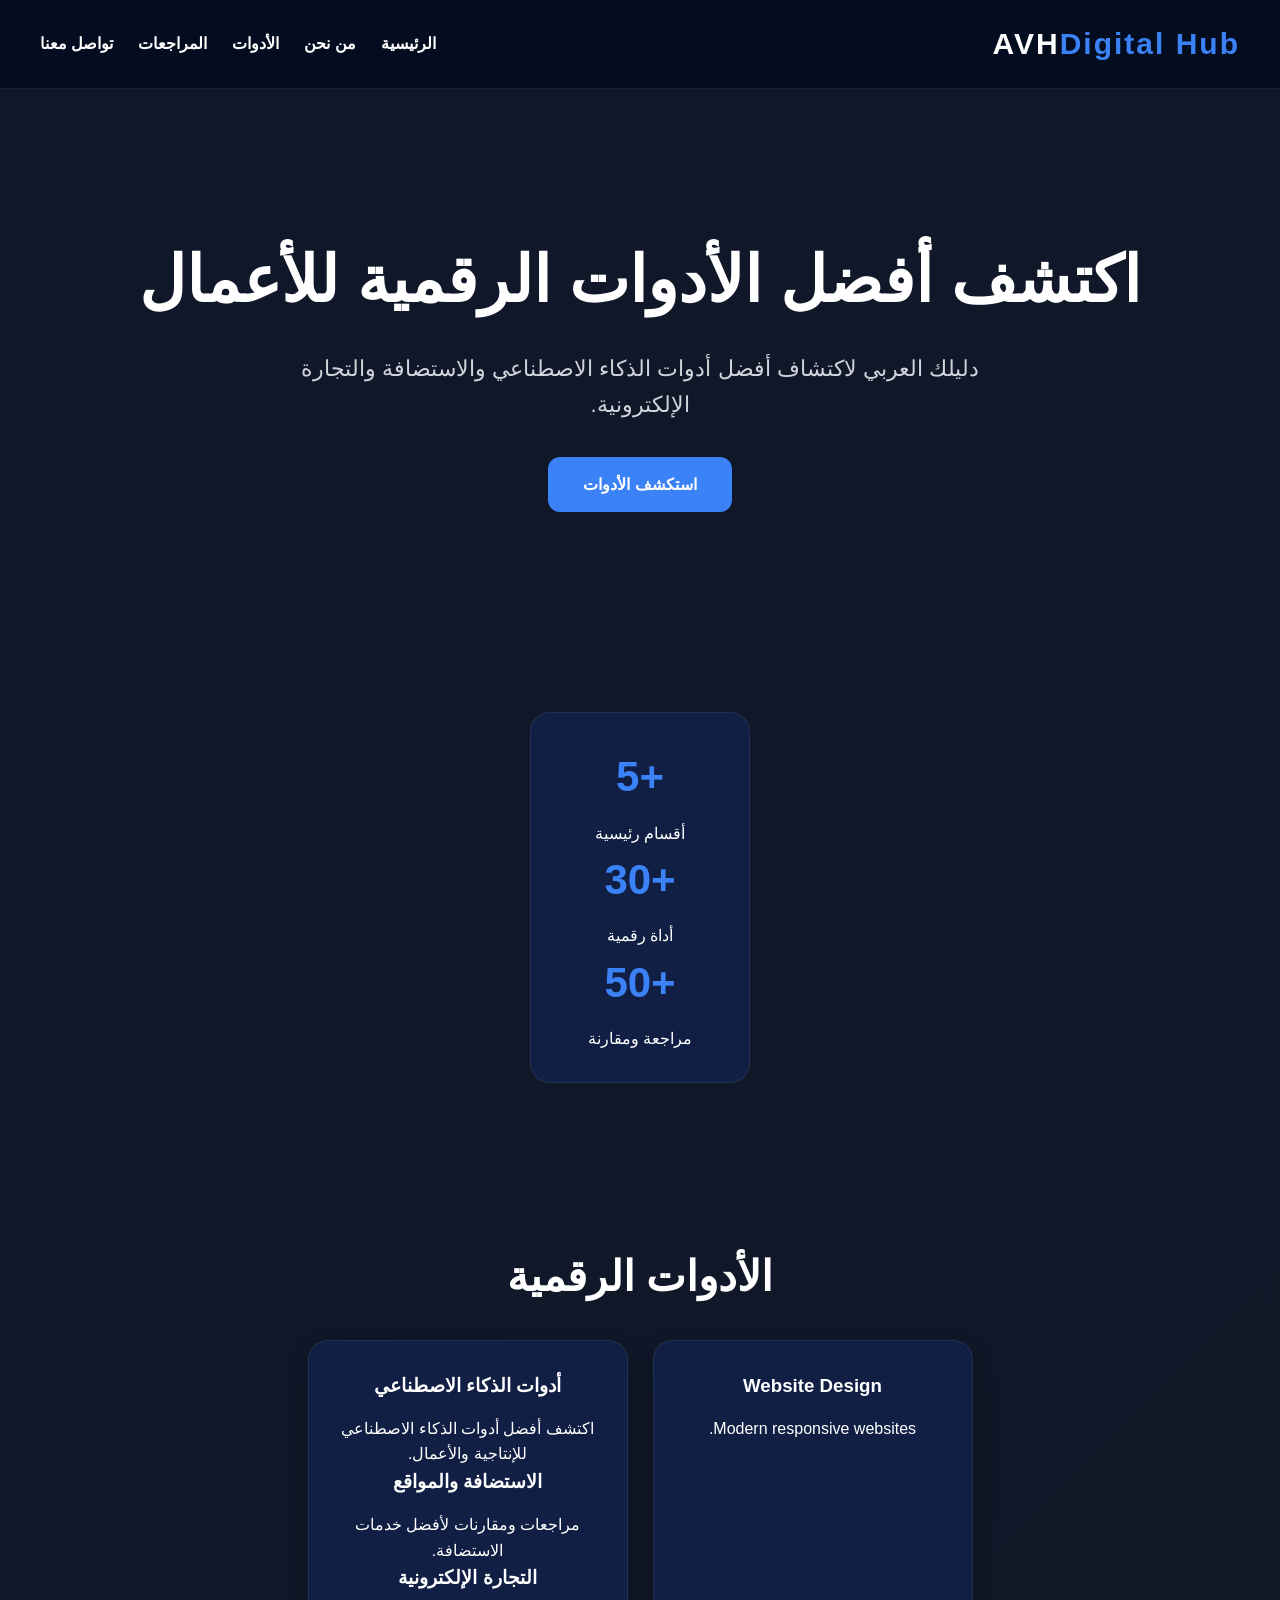
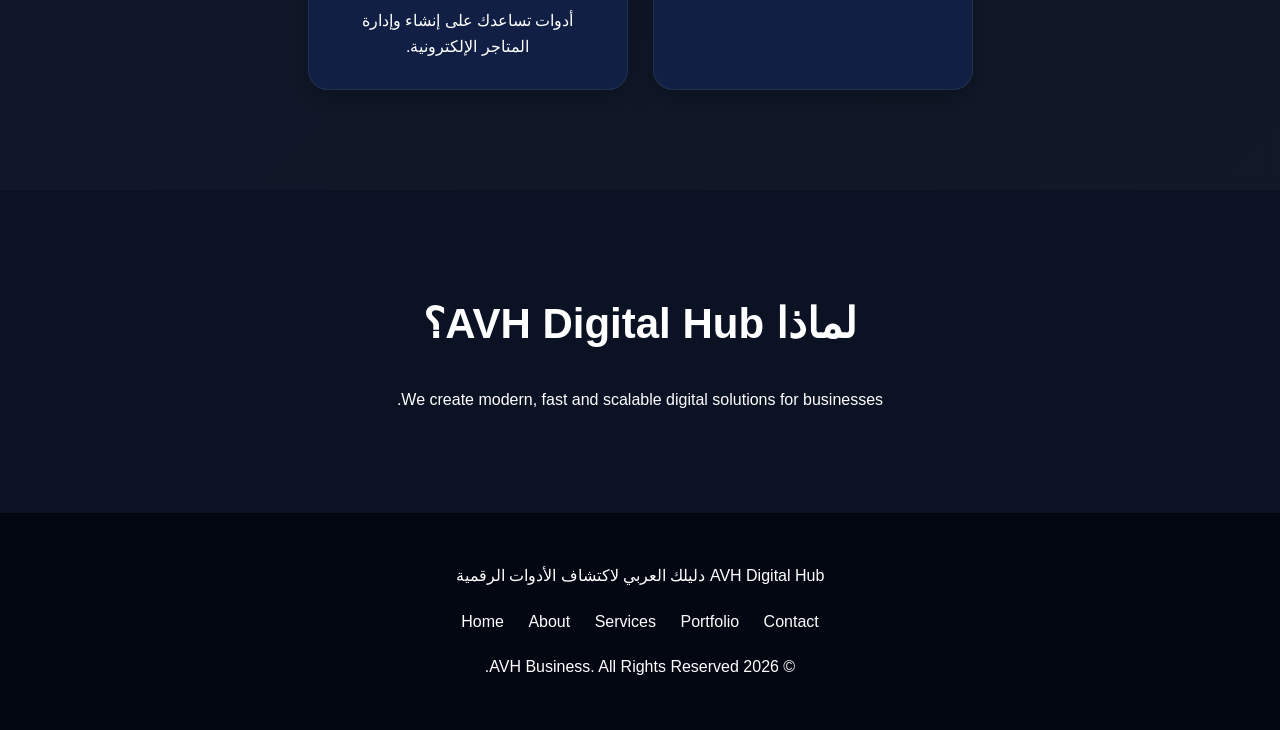
==== index.html @ 71afd965 "Update index.html" ====
<!DOCTYPE html>
<html lang="ar" dir="rtl">
<head>
<meta charset="UTF-8">
<meta name="viewport" content="width=device-width, initial-scale=1.0">
<title>AVH Business</title>

<link rel="stylesheet" href="assets/css/style.css">
</head>

<body>

<nav class="navbar">

<div class="logo">AVH<span>Digital Hub</span></div>
<ul class="nav-links">
<li><a href="index.html">الرئيسية</a></li>
<li><a href="about.html">من نحن</a></li>
<li><a href="tools.html">الأدوات</a></li>
<li><a href="reviews.html">المراجعات</a></li>
<li><a href="contact.html">تواصل معنا</a></li>
</ul>
</nav>

<header class="hero">

<h1>اكتشف أفضل الأدوات الرقمية للأعمال</h1>
  <p>
دليلك العربي لاكتشاف أفضل أدوات الذكاء الاصطناعي والاستضافة والتجارة الإلكترونية.
</p>



<a href="services.html" class="btn">
استكشف الأدوات
</a>

</header>

<section class="stats">

<div class="stat-card">
<h3>+5</h3>
<p>أقسام رئيسية</p>

<h3>+30</h3>
<p>أداة رقمية</p>

<h3>+50</h3>
<p>مراجعة ومقارنة</p>
</div>

</section>

<section class="section">


<h2>الأدوات الرقمية</h2>
<div class="cards">

<div class="card">
<h3>Website Design</h3>
<p>Modern responsive websites.</p>
</div>

<div class="card">
<h3>أدوات الذكاء الاصطناعي</h3>
<p>اكتشف أفضل أدوات الذكاء الاصطناعي للإنتاجية والأعمال.</p>

<h3>الاستضافة والمواقع</h3>
<p>مراجعات ومقارنات لأفضل خدمات الاستضافة.</p>

<h3>التجارة الإلكترونية</h3>
<p>أدوات تساعدك على إنشاء وإدارة المتاجر الإلكترونية.</p>
</div>

</div>

</section>

<section class="section dark">

<h2>لماذا AVH Digital Hub؟</h2>

<p>
We create modern, fast and scalable
digital solutions for businesses.
</p>

</section>

<footer class="footer">
AVH Digital Hub
دليلك العربي لاكتشاف الأدوات الرقمية

<div class="footer-links">
<a href="index.html">Home</a>
<a href="about.html">About</a>
<a href="services.html">Services</a>
<a href="portfolio.html">Portfolio</a>
<a href="contact.html">Contact</a>
</div>

<p>© 2026 AVH Business. All Rights Reserved.</p>

</footer>

</body>
</html>
---- assets/css/style.css ----
*{
margin:0;
padding:0;
box-sizing:border-box;
font-family:Arial,sans-serif;
}

body{
background:linear-gradient(135deg,#0f172a,#111827);
color:white;
line-height:1.6;
}

.navbar{
display:flex;
justify-content:space-between;
align-items:center;
padding:20px 40px;
background:rgba(5,13,31,0.95);
backdrop-filter:blur(10px);
position:sticky;
top:0;
z-index:1000;
border-bottom:1px solid rgba(255,255,255,0.08);
}

.logo{
font-size:30px;
font-weight:800;
letter-spacing:2px;
}

.logo span{
color:#3b82f6;
}

.nav-links{
display:flex;
list-style:none;
gap:25px;
}

.nav-links a{
color:white;
text-decoration:none;
font-weight:600;
transition:0.3s;
}

.nav-links a:hover{
color:#60a5fa;
}

.hero{
text-align:center;
padding:140px 20px;
}

.hero h1{
font-size:64px;
font-weight:800;
margin-bottom:20px;
}

.hero p{
font-size:22px;
max-width:700px;
margin:auto;
margin-bottom:35px;
color:#d1d5db;
}

.btn{
display:inline-block;
background:#3b82f6;
color:white;
padding:15px 35px;
border-radius:12px;
text-decoration:none;
font-weight:bold;
transition:0.3s;
}

.btn:hover{
transform:scale(1.05);
}

.stats{
display:flex;
justify-content:center;
flex-wrap:wrap;
gap:20px;
padding:60px 20px;
}

.stat-card{
background:rgba(17,34,74,0.8);
padding:30px;
border-radius:20px;
width:220px;
text-align:center;
border:1px solid rgba(255,255,255,0.08);
}

.stat-card h3{
font-size:42px;
color:#3b82f6;
margin-bottom:10px;
}

.section{
padding:100px 20px;
text-align:center;
}

.section h2{
font-size:42px;
margin-bottom:30px;
}

.cards{
display:flex;
justify-content:center;
flex-wrap:wrap;
gap:25px;
margin-top:30px;
}

.card{
background:rgba(17,34,74,0.8);
padding:30px;
border-radius:20px;
width:320px;
border:1px solid rgba(255,255,255,0.08);
box-shadow:0 10px 25px rgba(0,0,0,0.25);
transition:0.3s;
}

.card:hover{
transform:translateY(-10px);
}

.card h3{
margin-bottom:15px;
}

.dark{
background:#0b1224;
}

.footer{
background:#030712;
padding:50px 20px;
text-align:center;
}

.footer h3{
font-size:28px;
margin-bottom:15px;
}

.footer-links{
margin:20px 0;
}

.footer-links a{
color:white;
text-decoration:none;
margin:0 10px;
}

.footer-links a:hover{
color:#3b82f6;
}

@media(max-width:768px){

.navbar{
flex-direction:column;
gap:15px;
}

.nav-links{
flex-wrap:wrap;
justify-content:center;
}

.hero h1{
font-size:42px;
}

.hero p{
font-size:18px;
}

.card{
width:100%;
max-width:350px;
}

}
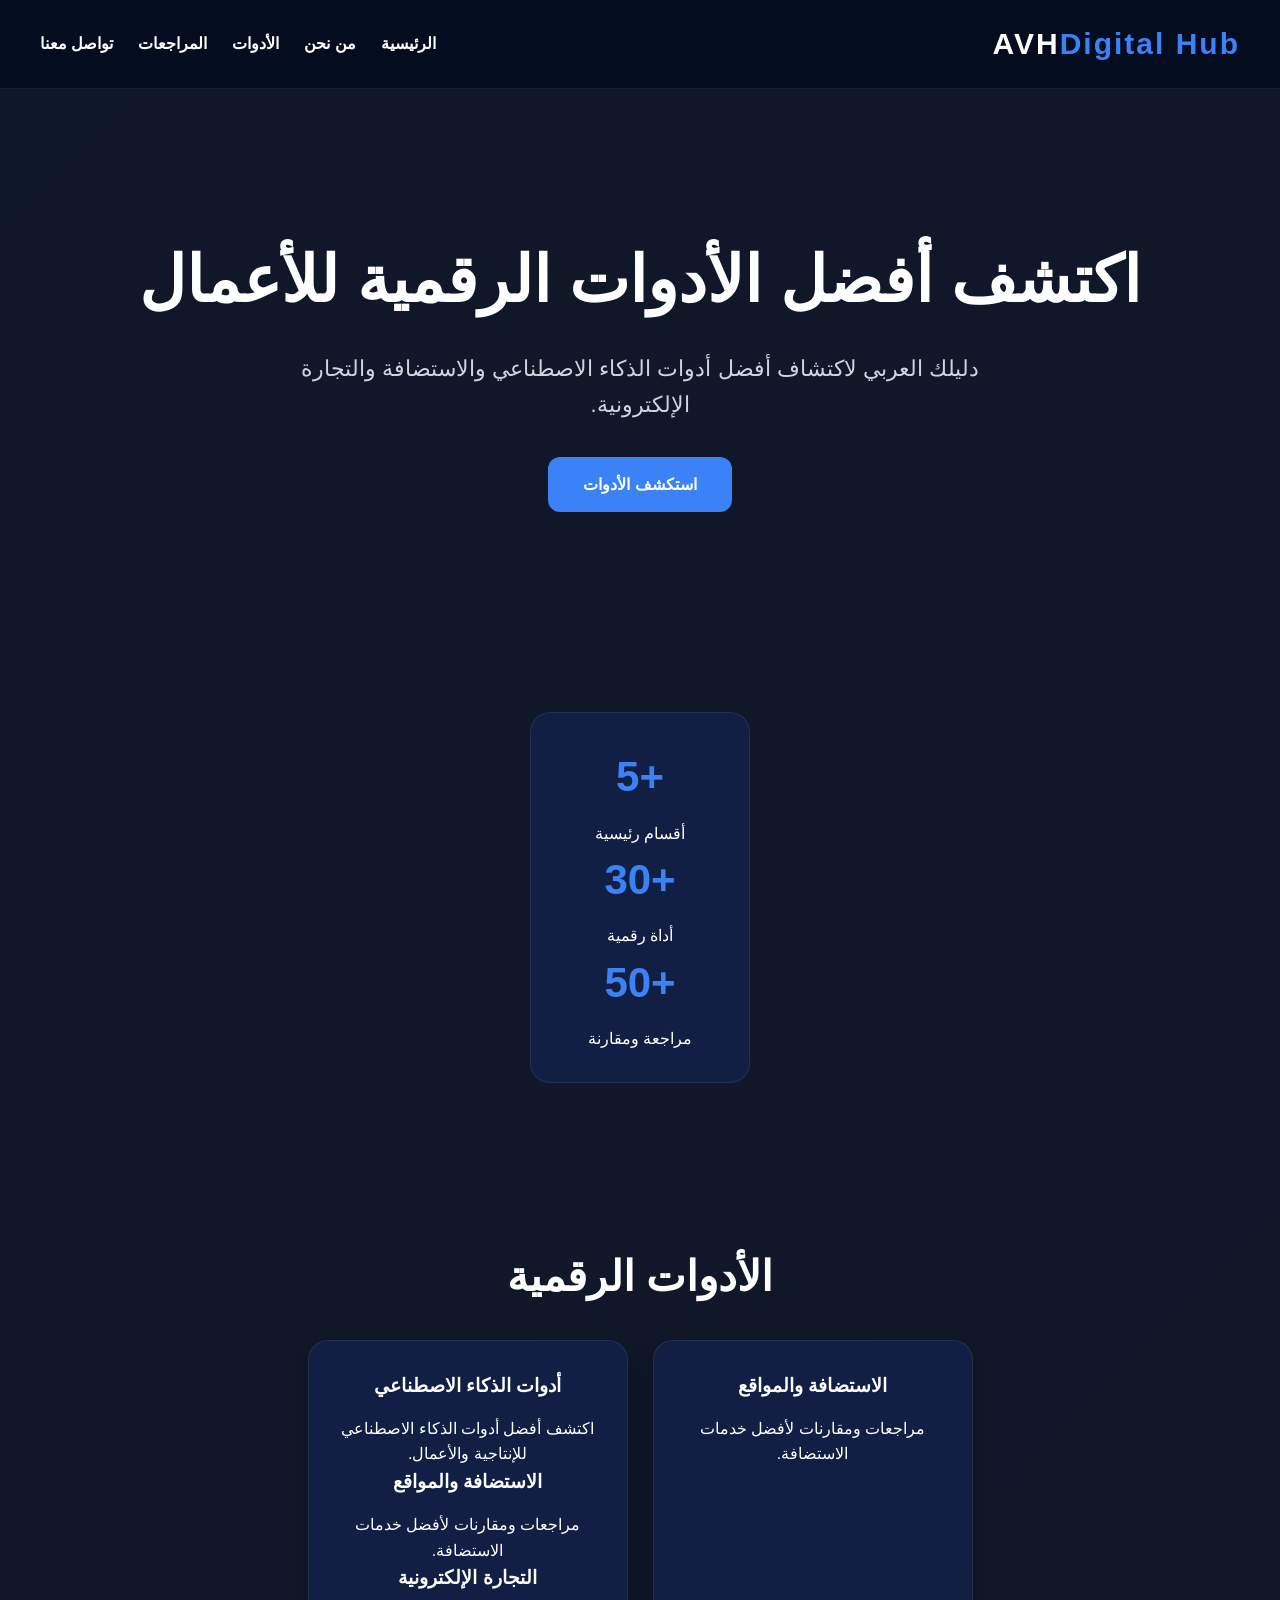
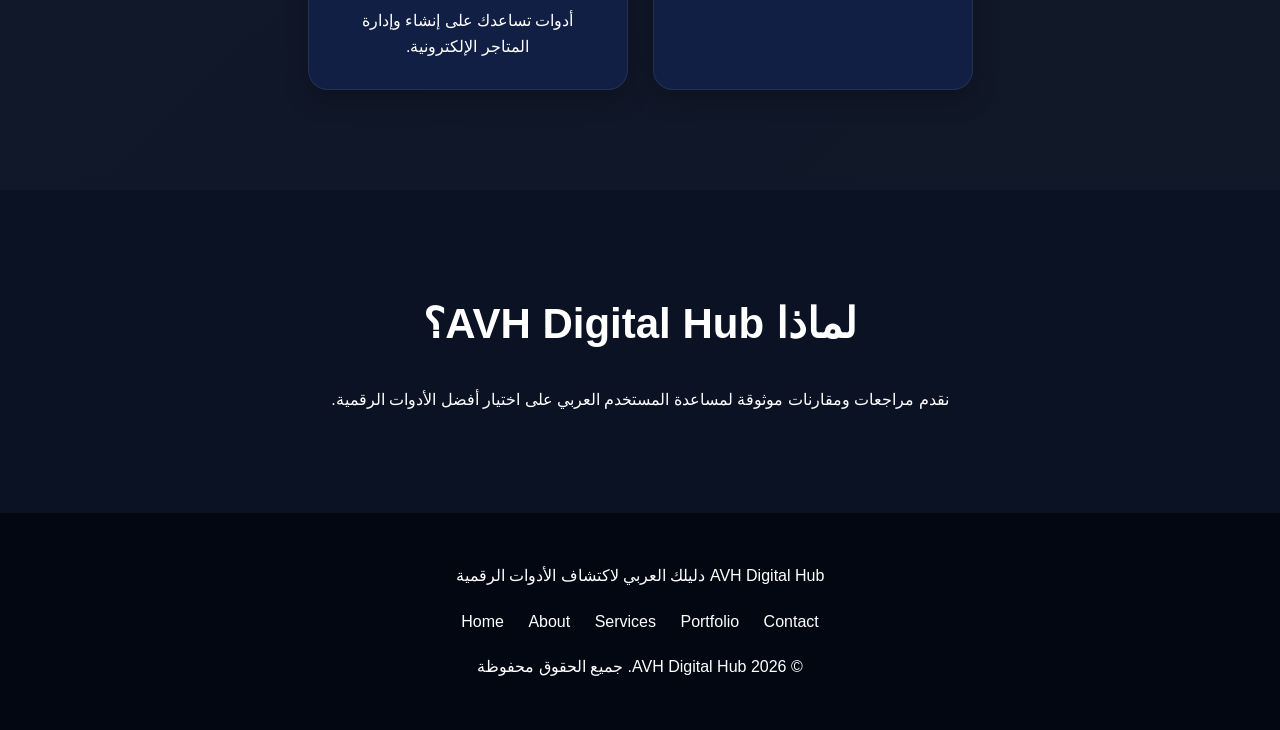
==== commit a1d8b58d: "Update index.html" ====
--- a/index.html
+++ b/index.html
@@ -59,8 +59,8 @@
 <div class="cards">
 
 <div class="card">
-<h3>Website Design</h3>
-<p>Modern responsive websites.</p>
+<h3>الاستضافة والمواقع</h3>
+<p>مراجعات ومقارنات لأفضل خدمات الاستضافة.</p>
 </div>
 
 <div class="card">
@@ -83,8 +83,7 @@
 <h2>لماذا AVH Digital Hub؟</h2>
 
 <p>
-We create modern, fast and scalable
-digital solutions for businesses.
+نقدم مراجعات ومقارنات موثوقة لمساعدة المستخدم العربي على اختيار أفضل الأدوات الرقمية.
 </p>
 
 </section>
@@ -101,7 +100,7 @@
 <a href="contact.html">Contact</a>
 </div>
 
-<p>© 2026 AVH Business. All Rights Reserved.</p>
+<p> © 2026 AVH Digital Hub. جميع الحقوق محفوظة </p>
 
 </footer>
 
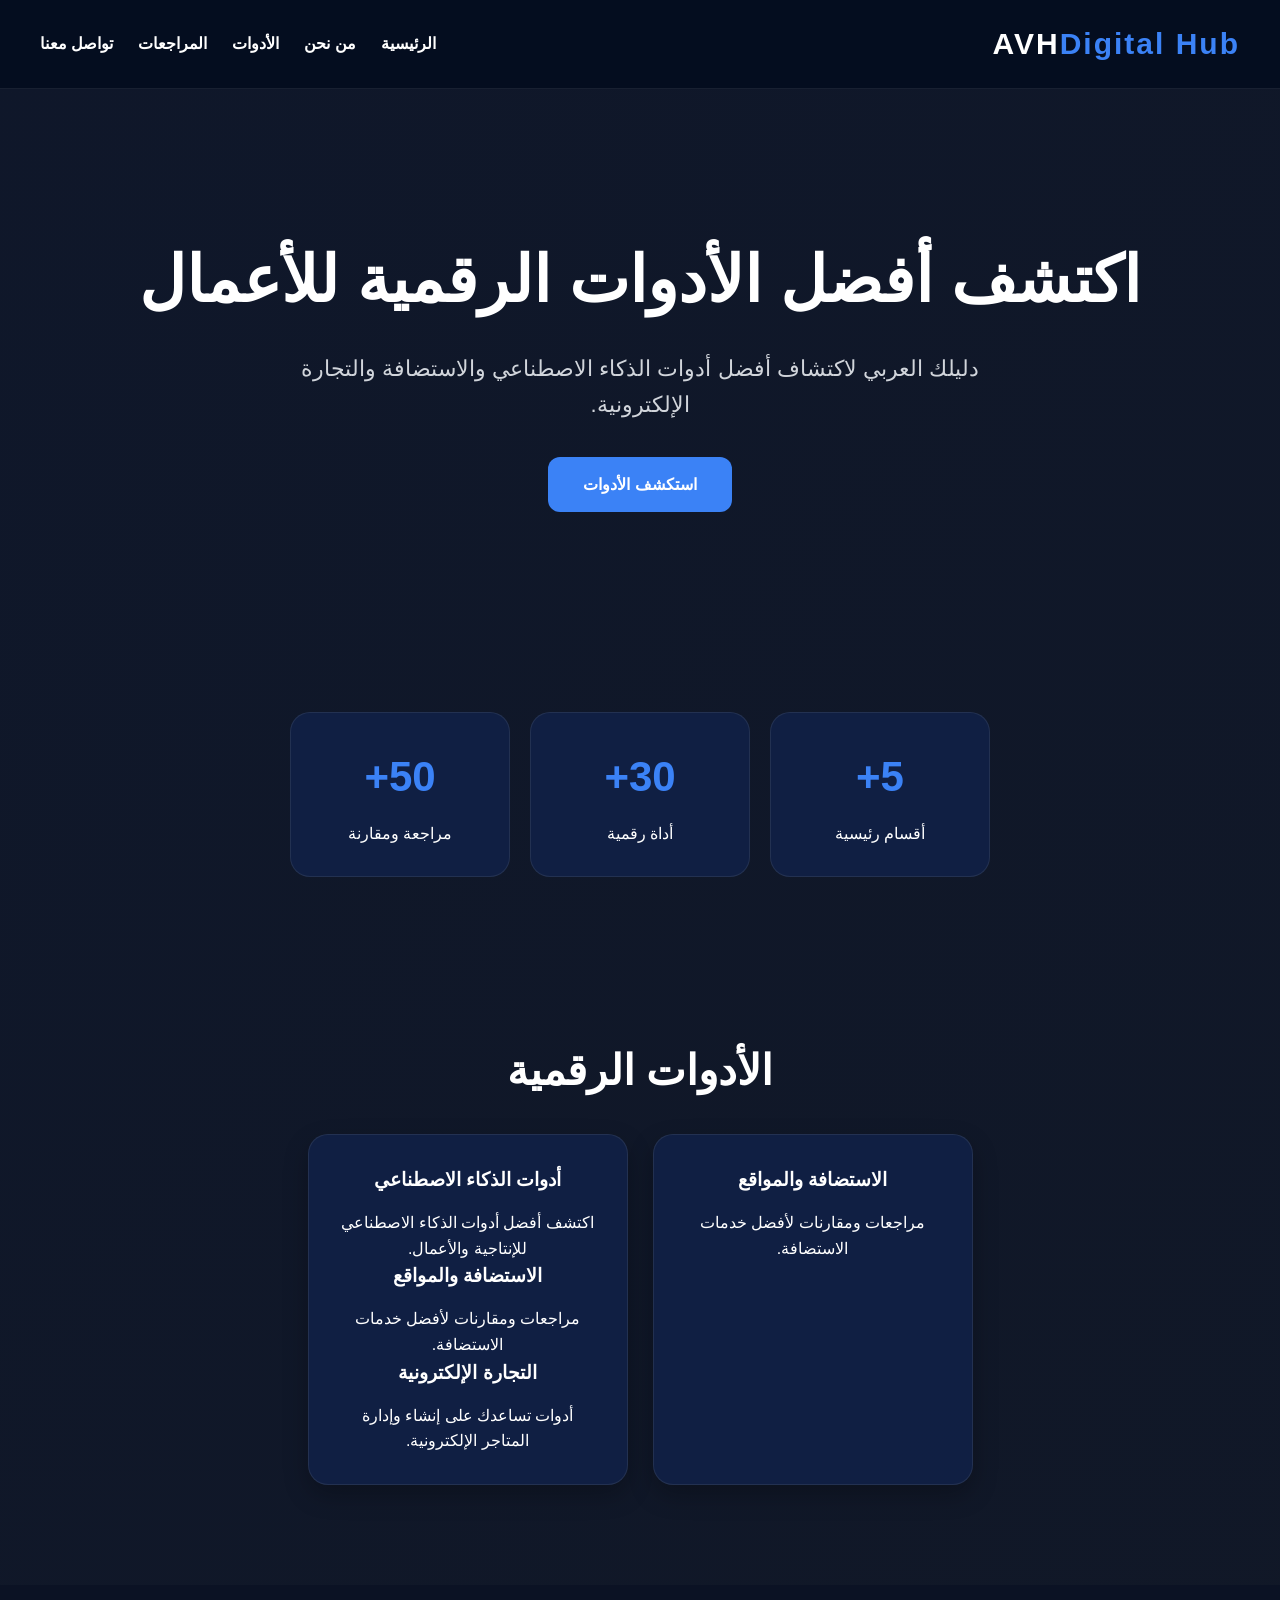
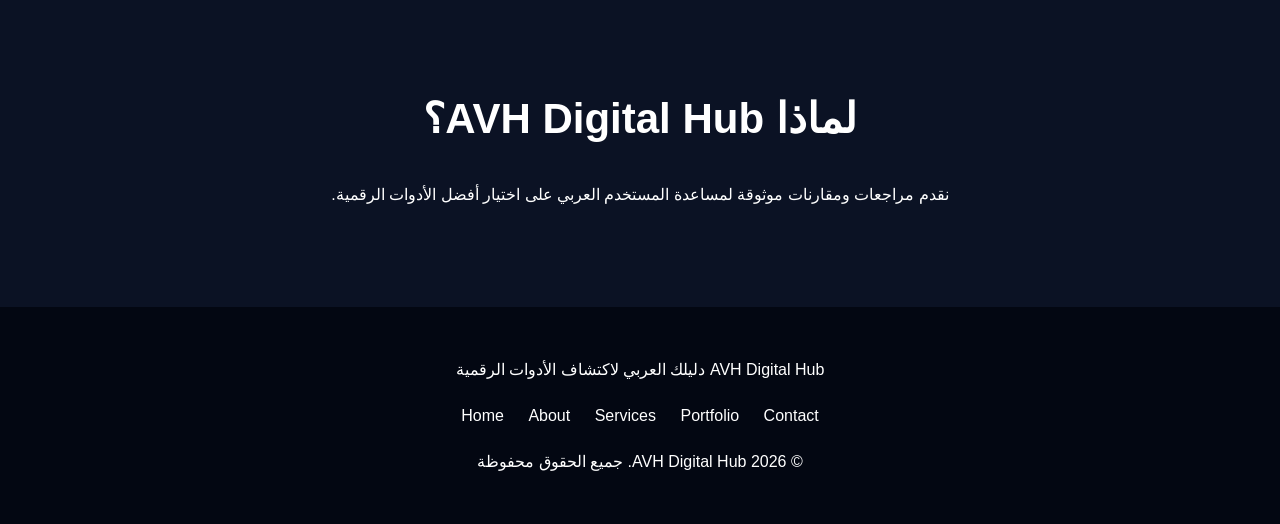
==== commit abe7d71c: "Update index.html" ====
--- a/index.html
+++ b/index.html
@@ -37,16 +37,21 @@
 
 </header>
 
+
 <section class="stats">
 
 <div class="stat-card">
-<h3>+5</h3>
+<h3>5+</h3>
 <p>أقسام رئيسية</p>
+</div>
 
-<h3>+30</h3>
+<div class="stat-card">
+<h3>30+</h3>
 <p>أداة رقمية</p>
+</div>
 
-<h3>+50</h3>
+<div class="stat-card">
+<h3>50+</h3>
 <p>مراجعة ومقارنة</p>
 </div>
 
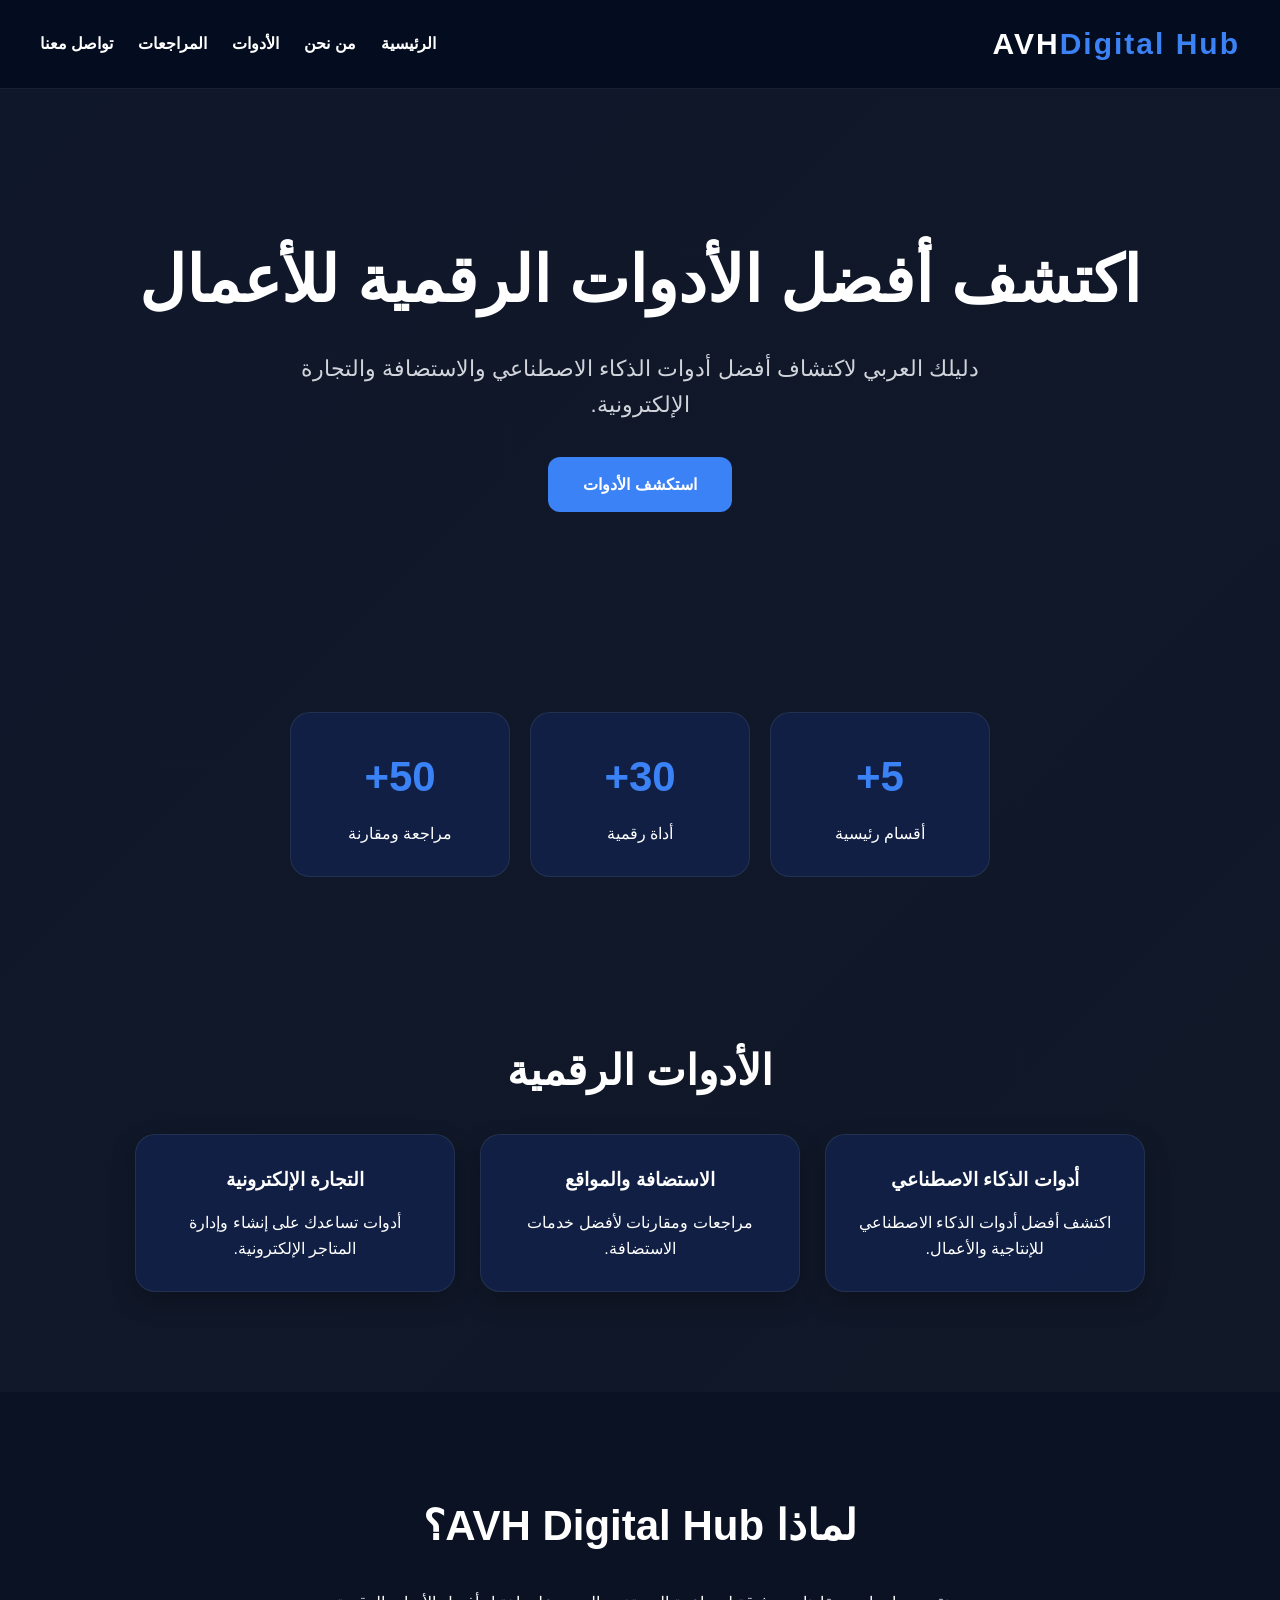
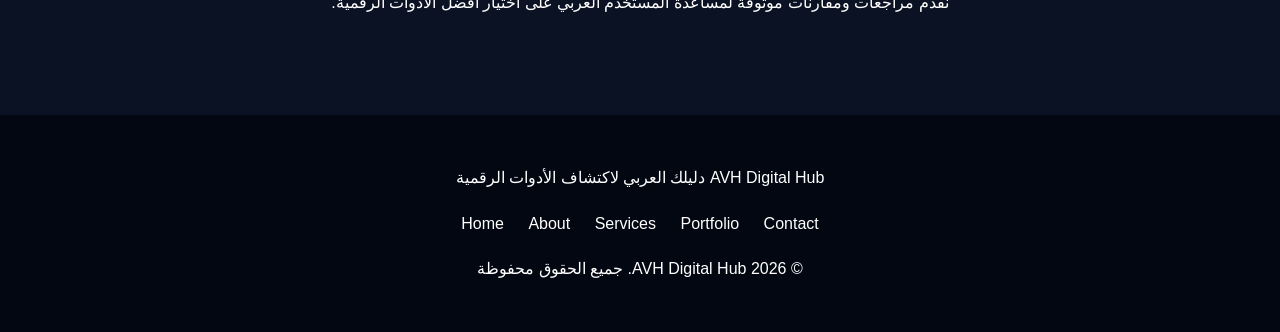
==== commit 711f4f74: "Update index.html" ====
--- a/index.html
+++ b/index.html
@@ -61,7 +61,13 @@
 
 
 <h2>الأدوات الرقمية</h2>
+
 <div class="cards">
+
+<div class="card">
+<h3>أدوات الذكاء الاصطناعي</h3>
+<p>اكتشف أفضل أدوات الذكاء الاصطناعي للإنتاجية والأعمال.</p>
+</div>
 
 <div class="card">
 <h3>الاستضافة والمواقع</h3>
@@ -69,12 +75,6 @@
 </div>
 
 <div class="card">
-<h3>أدوات الذكاء الاصطناعي</h3>
-<p>اكتشف أفضل أدوات الذكاء الاصطناعي للإنتاجية والأعمال.</p>
-
-<h3>الاستضافة والمواقع</h3>
-<p>مراجعات ومقارنات لأفضل خدمات الاستضافة.</p>
-
 <h3>التجارة الإلكترونية</h3>
 <p>أدوات تساعدك على إنشاء وإدارة المتاجر الإلكترونية.</p>
 </div>
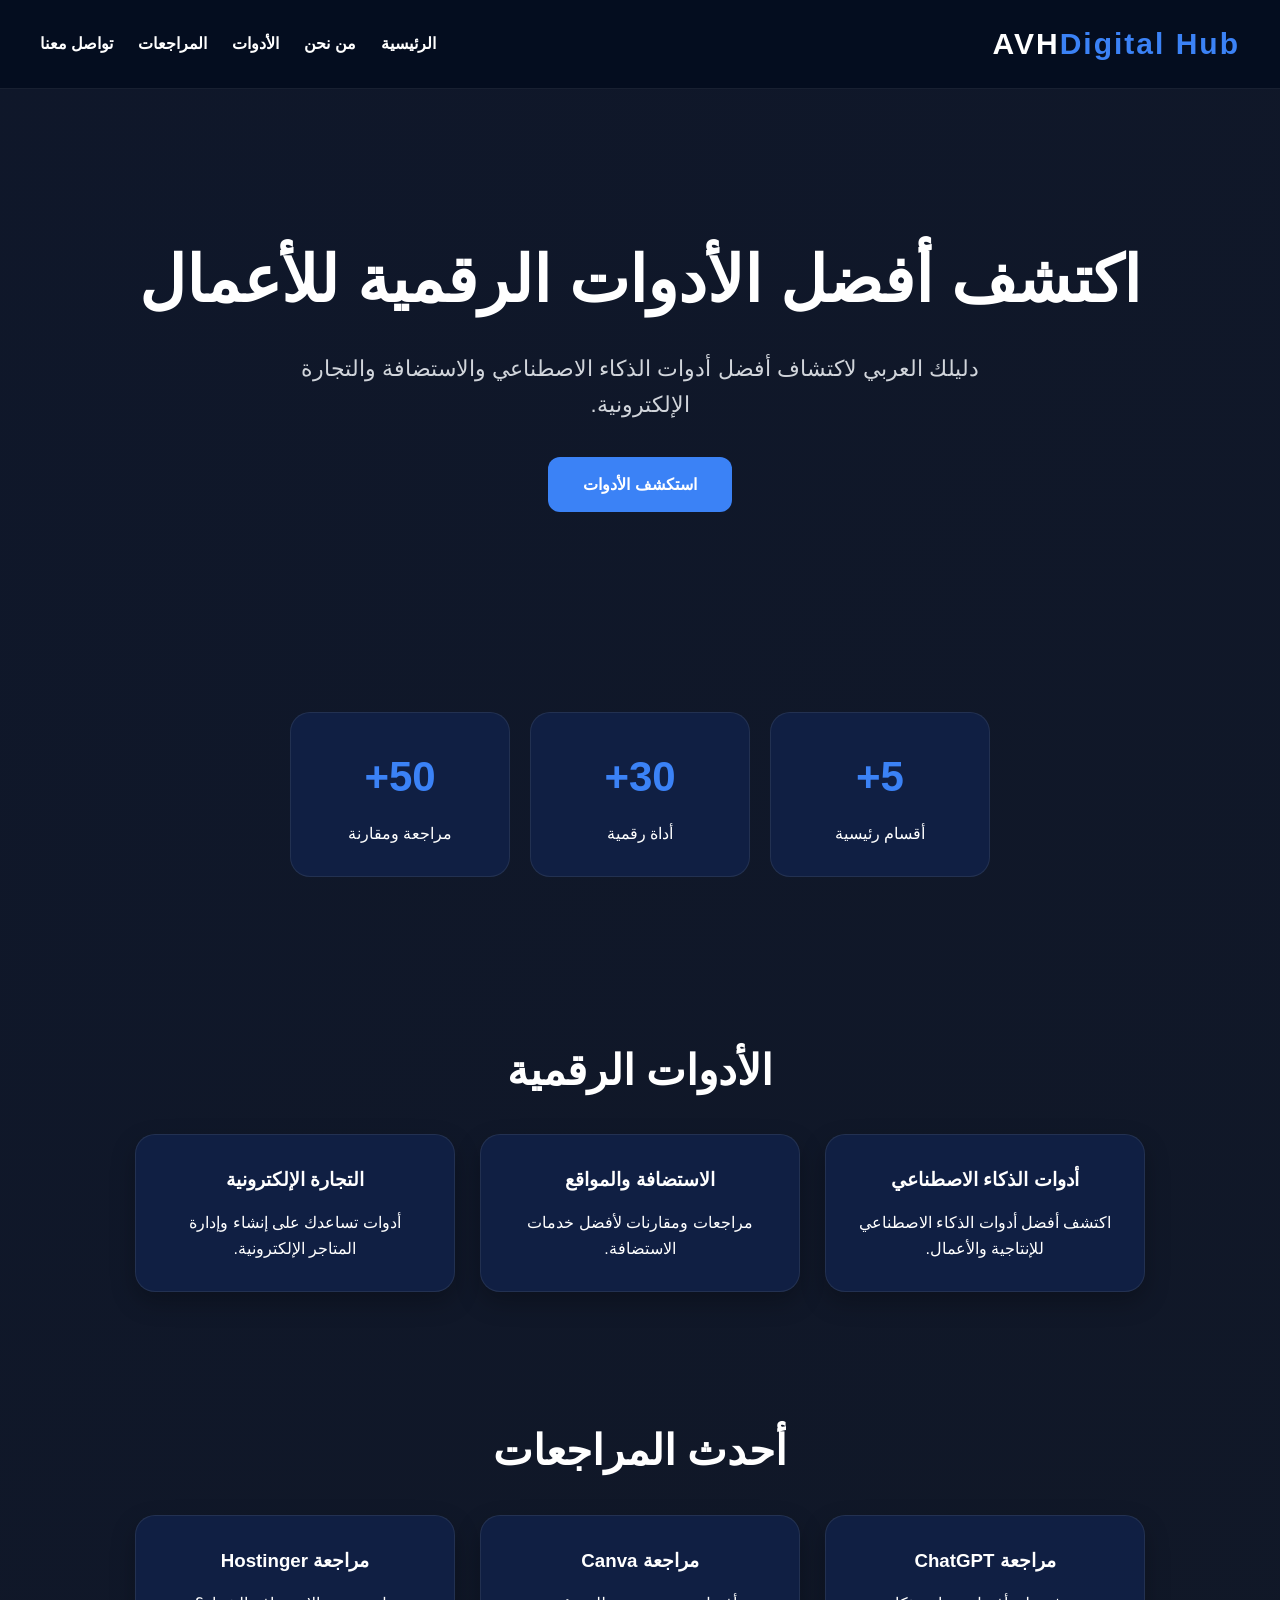
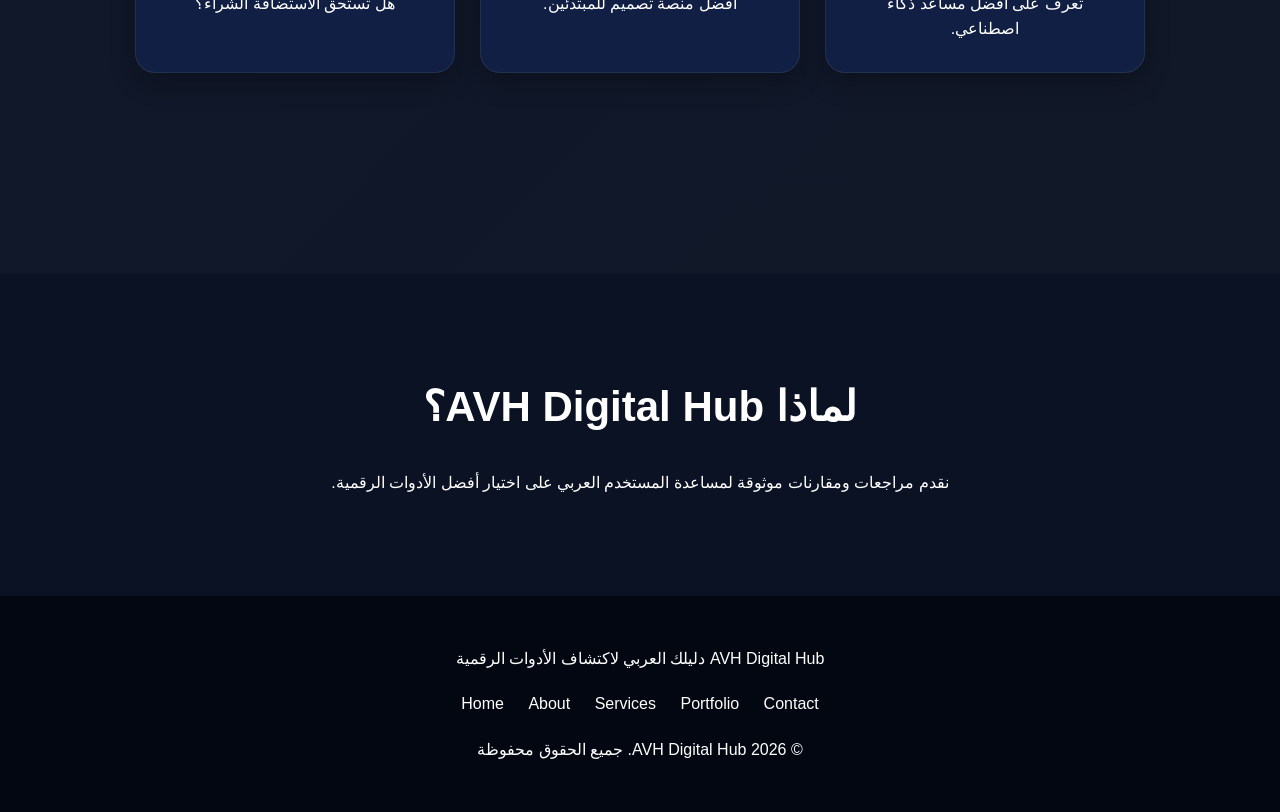
==== commit af2ba927: "Update index.html" ====
--- a/index.html
+++ b/index.html
@@ -78,7 +78,30 @@
 <h3>التجارة الإلكترونية</h3>
 <p>أدوات تساعدك على إنشاء وإدارة المتاجر الإلكترونية.</p>
 </div>
+<section class="section">
 
+<h2>أحدث المراجعات</h2>
+
+<div class="cards">
+
+<div class="card">
+<h3>مراجعة ChatGPT</h3>
+<p>تعرف على أفضل مساعد ذكاء اصطناعي.</p>
+</div>
+
+<div class="card">
+<h3>مراجعة Canva</h3>
+<p>أفضل منصة تصميم للمبتدئين.</p>
+</div>
+
+<div class="card">
+<h3>مراجعة Hostinger</h3>
+<p>هل تستحق الاستضافة الشراء؟</p>
+</div>
+
+</div>
+
+</section>
 </div>
 
 </section>
--- a/assets/css/style.css
+++ b/assets/css/style.css
@@ -199,3 +199,41 @@
 }
 
 }
+.contact-form{
+    max-width:600px;
+    margin:0 auto;
+    display:flex;
+    flex-direction:column;
+    gap:15px;
+}
+
+.contact-form input,
+.contact-form textarea{
+    width:100%;
+    padding:12px;
+    border:none;
+    border-radius:8px;
+    background:#fff;
+}
+
+.contact-form button{
+    padding:12px;
+    border:none;
+    border-radius:8px;
+    cursor:pointer;
+}
+@media (max-width:768px){
+
+.navbar{
+    flex-direction:column;
+    gap:10px;
+}
+
+.nav-links{
+    flex-wrap:wrap;
+    justify-content:center;
+    gap:10px;
+}
+
+}
+
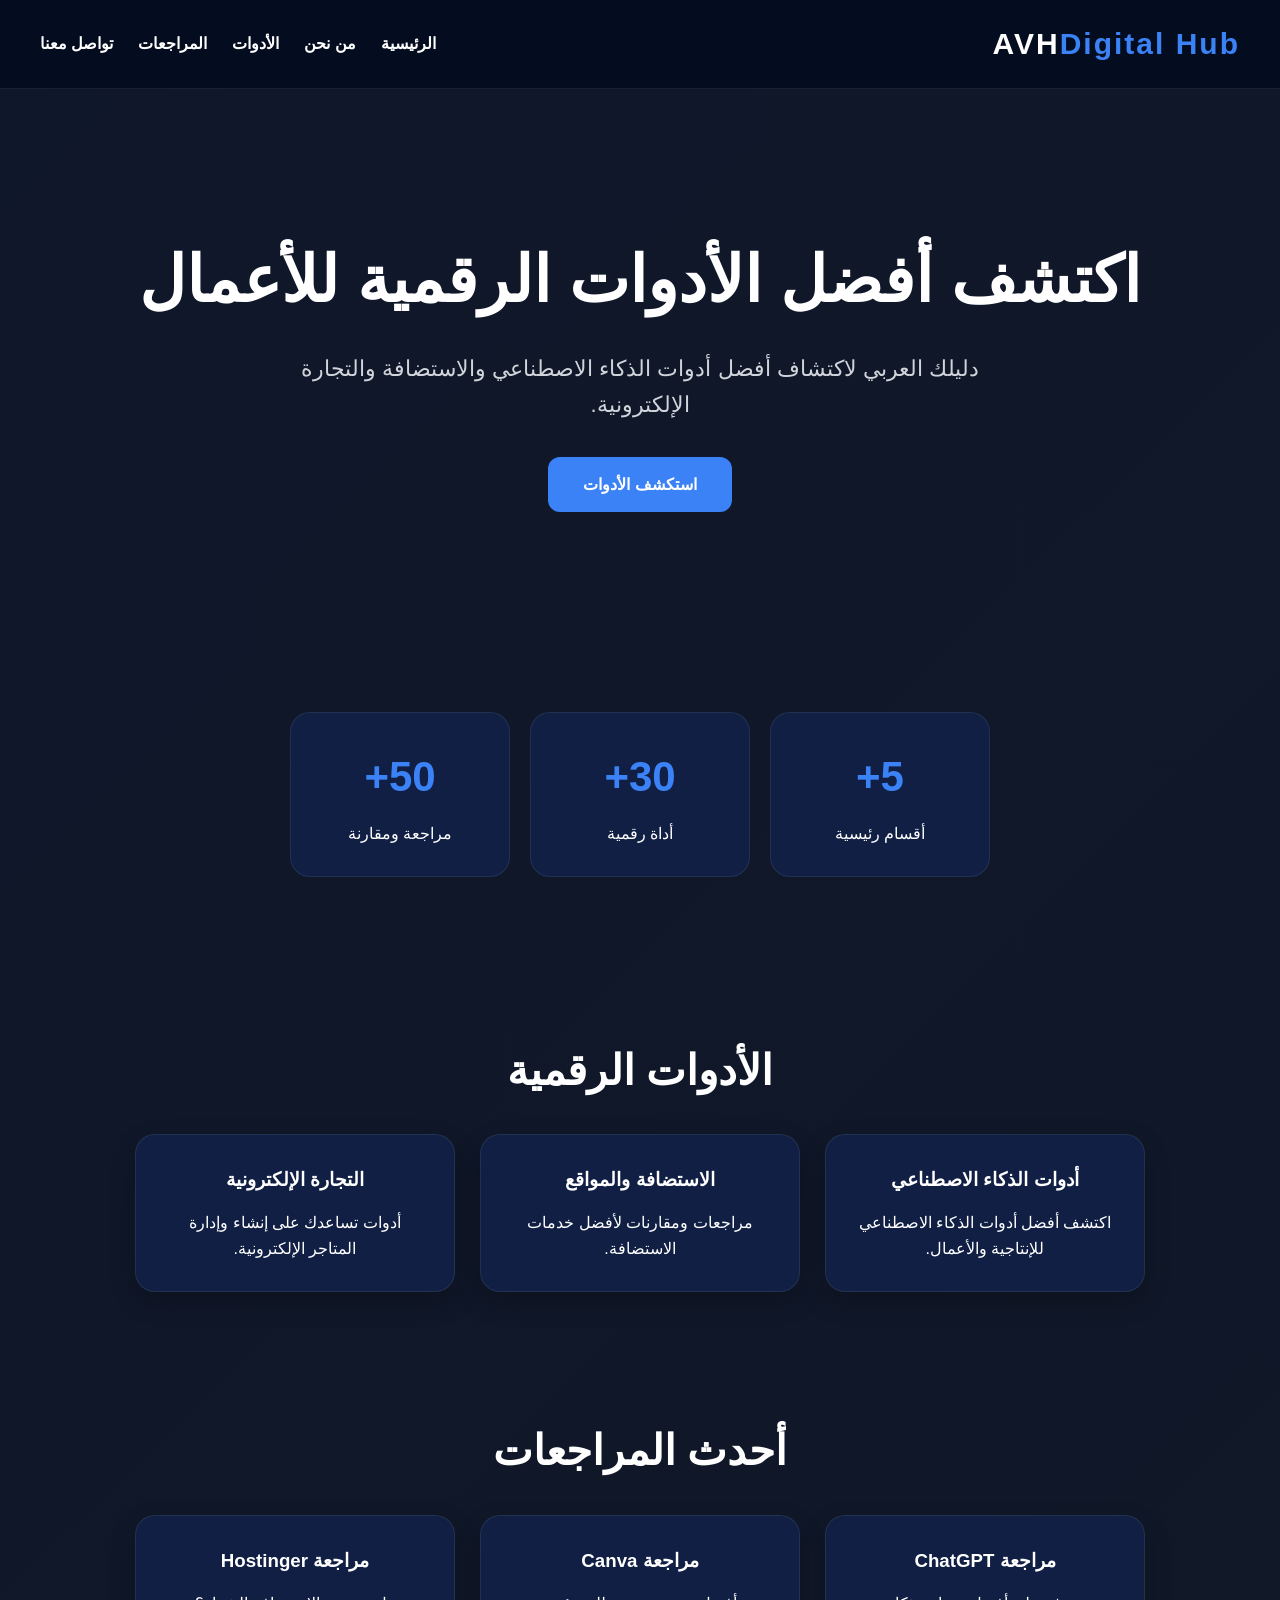
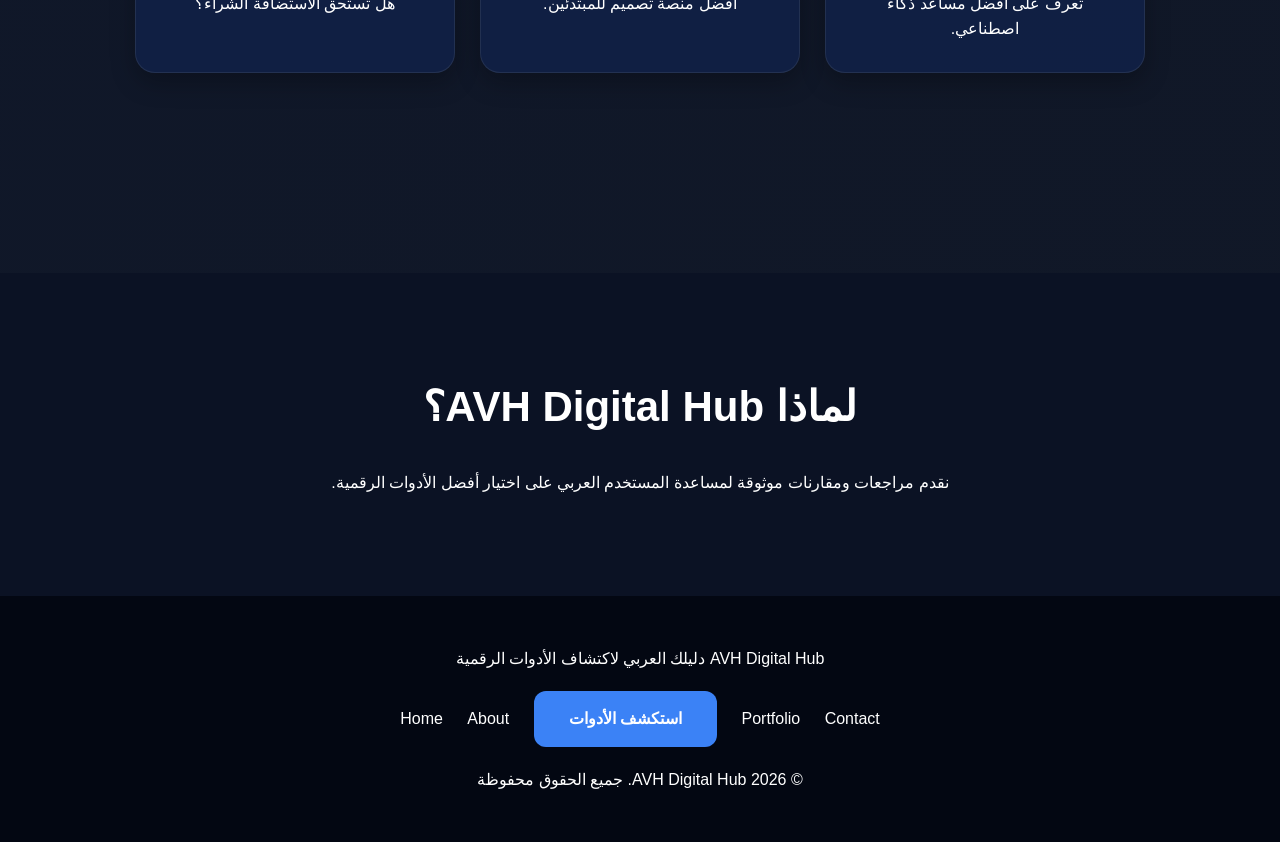
==== commit 60af2110: "Update index.html" ====
--- a/index.html
+++ b/index.html
@@ -123,7 +123,9 @@
 <div class="footer-links">
 <a href="index.html">Home</a>
 <a href="about.html">About</a>
-<a href="services.html">Services</a>
+<a href="tools.html" class="btn">
+استكشف الأدوات
+</a>
 <a href="portfolio.html">Portfolio</a>
 <a href="contact.html">Contact</a>
 </div>
--- a/assets/css/style.css
+++ b/assets/css/style.css
@@ -234,6 +234,11 @@
     justify-content:center;
     gap:10px;
 }
-
-}
-
+    .contact-form button{
+background:#3b82f6;
+color:white;
+font-weight:bold;
+}
+
+}
+
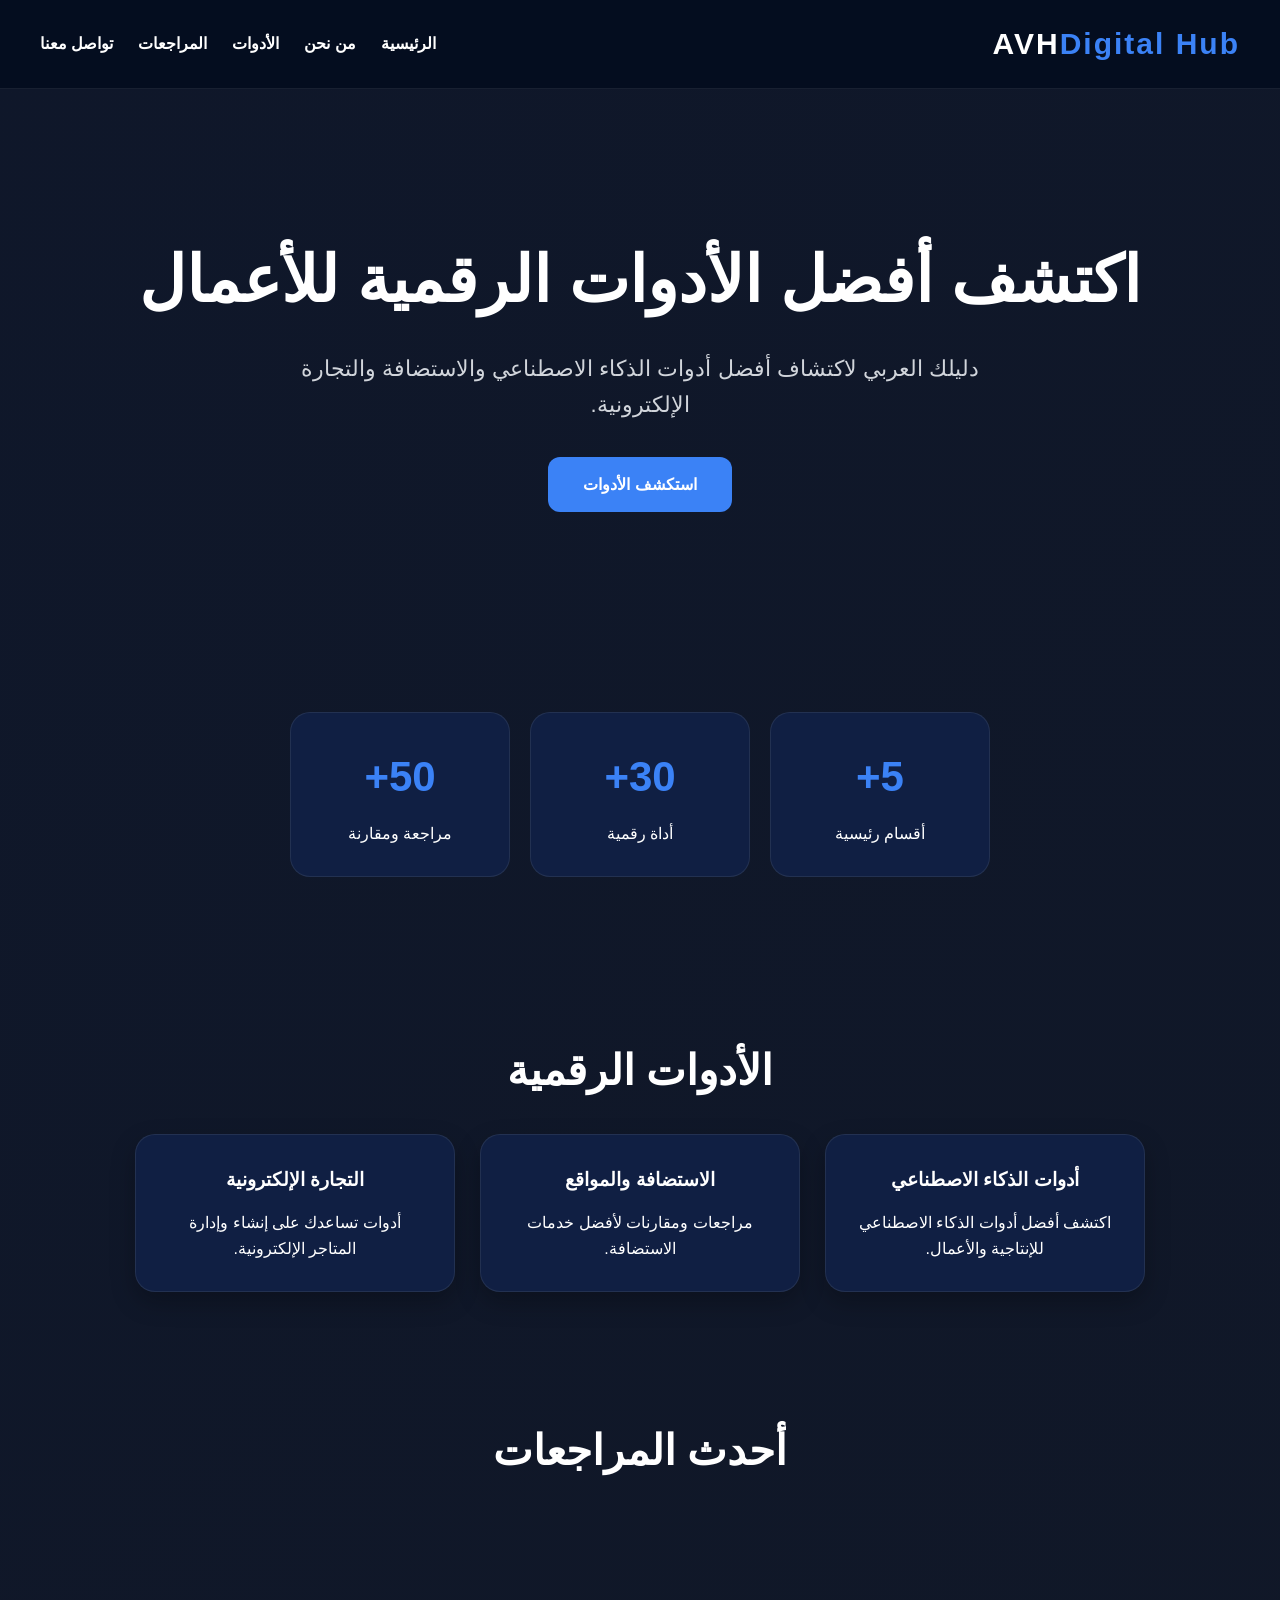
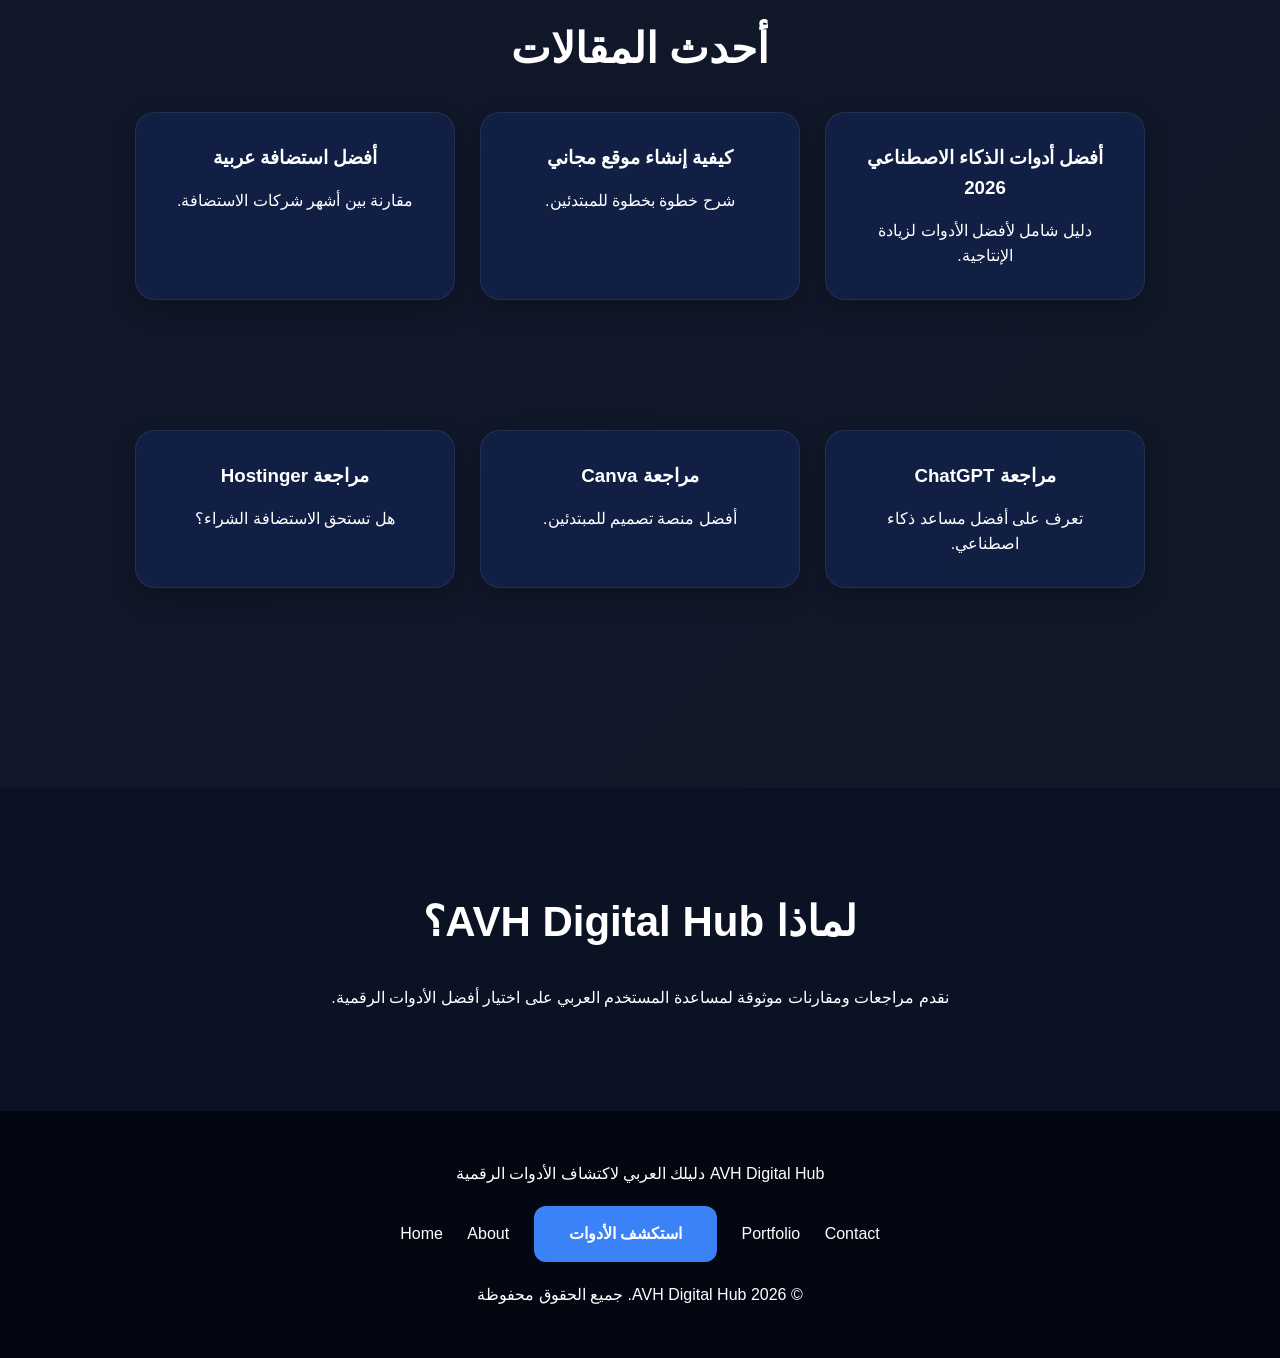
==== commit b66f1087: "Update index.html" ====
--- a/index.html
+++ b/index.html
@@ -81,7 +81,30 @@
 <section class="section">
 
 <h2>أحدث المراجعات</h2>
+<section class="section">
 
+<h2>أحدث المقالات</h2>
+
+<div class="cards">
+
+<div class="card">
+<h3>أفضل أدوات الذكاء الاصطناعي 2026</h3>
+<p>دليل شامل لأفضل الأدوات لزيادة الإنتاجية.</p>
+</div>
+
+<div class="card">
+<h3>كيفية إنشاء موقع مجاني</h3>
+<p>شرح خطوة بخطوة للمبتدئين.</p>
+</div>
+
+<div class="card">
+<h3>أفضل استضافة عربية</h3>
+<p>مقارنة بين أشهر شركات الاستضافة.</p>
+</div>
+
+</div>
+
+</section>
 <div class="cards">
 
 <div class="card">
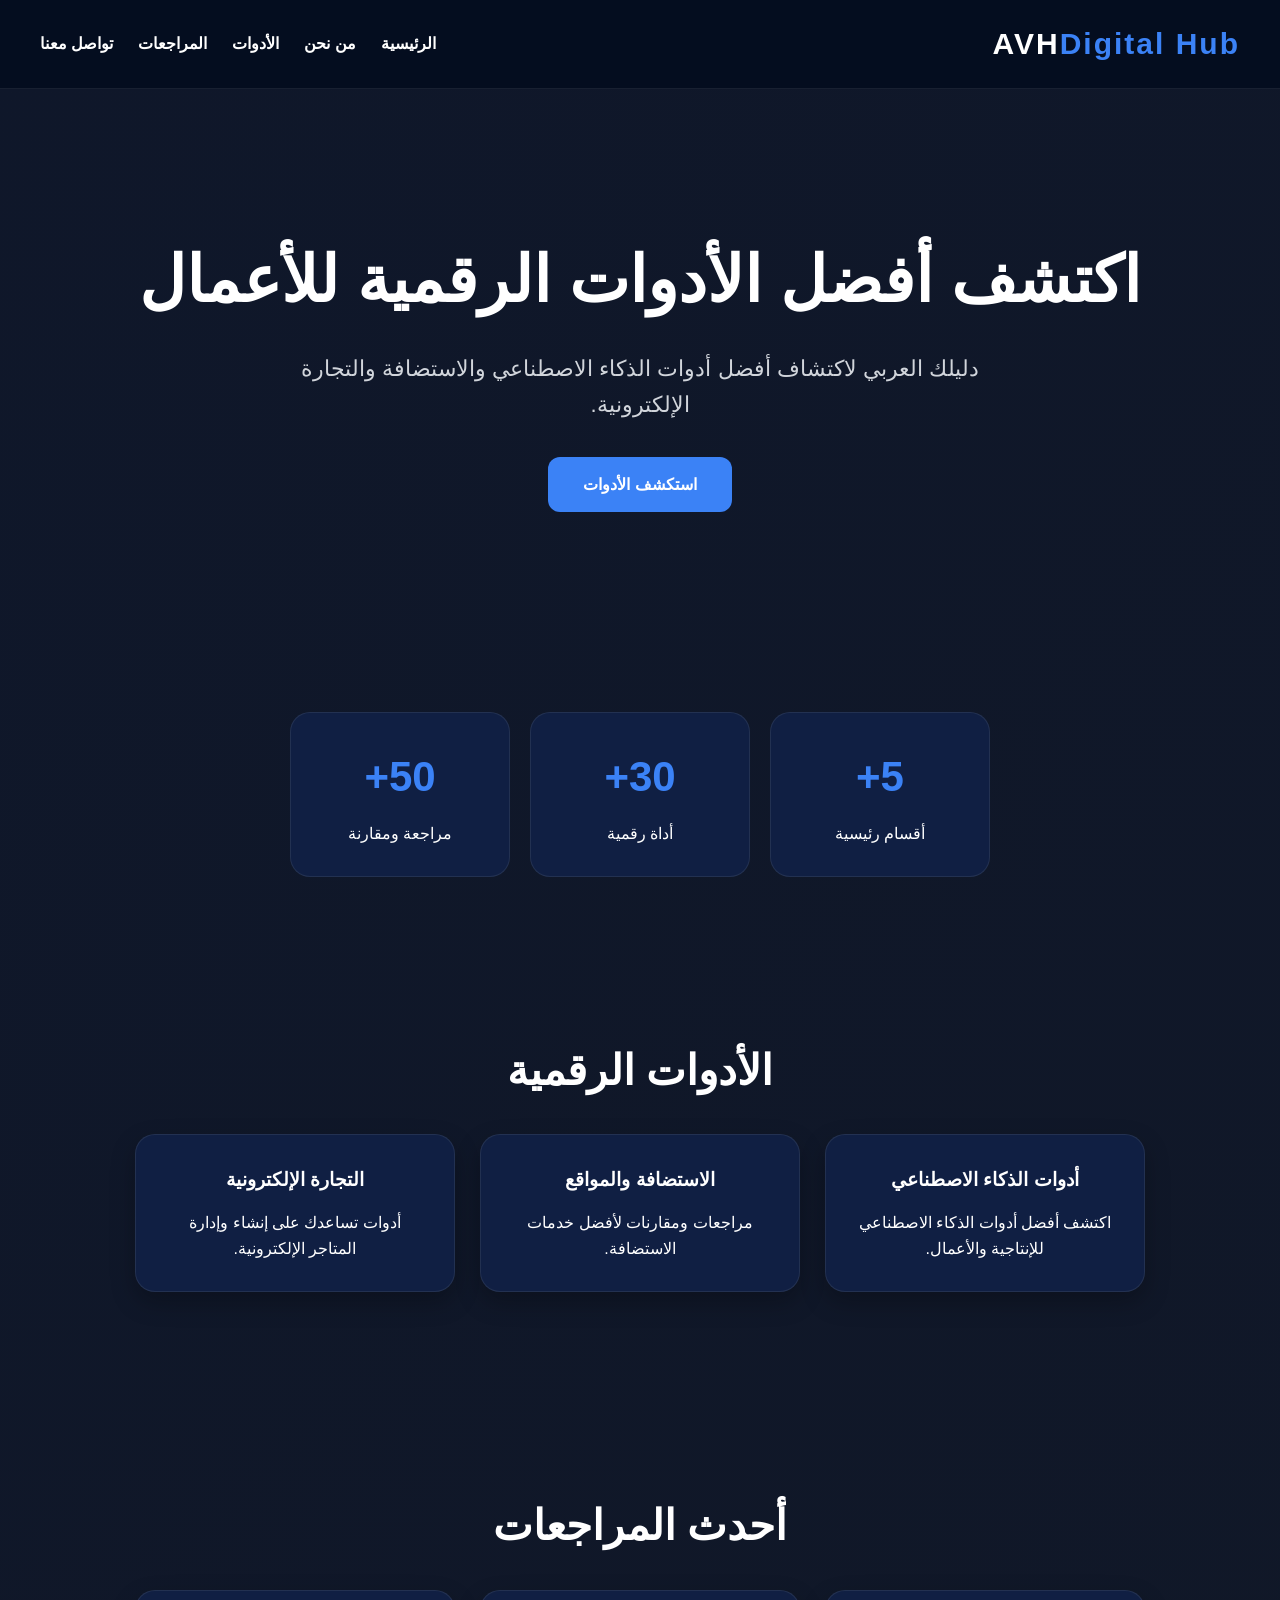
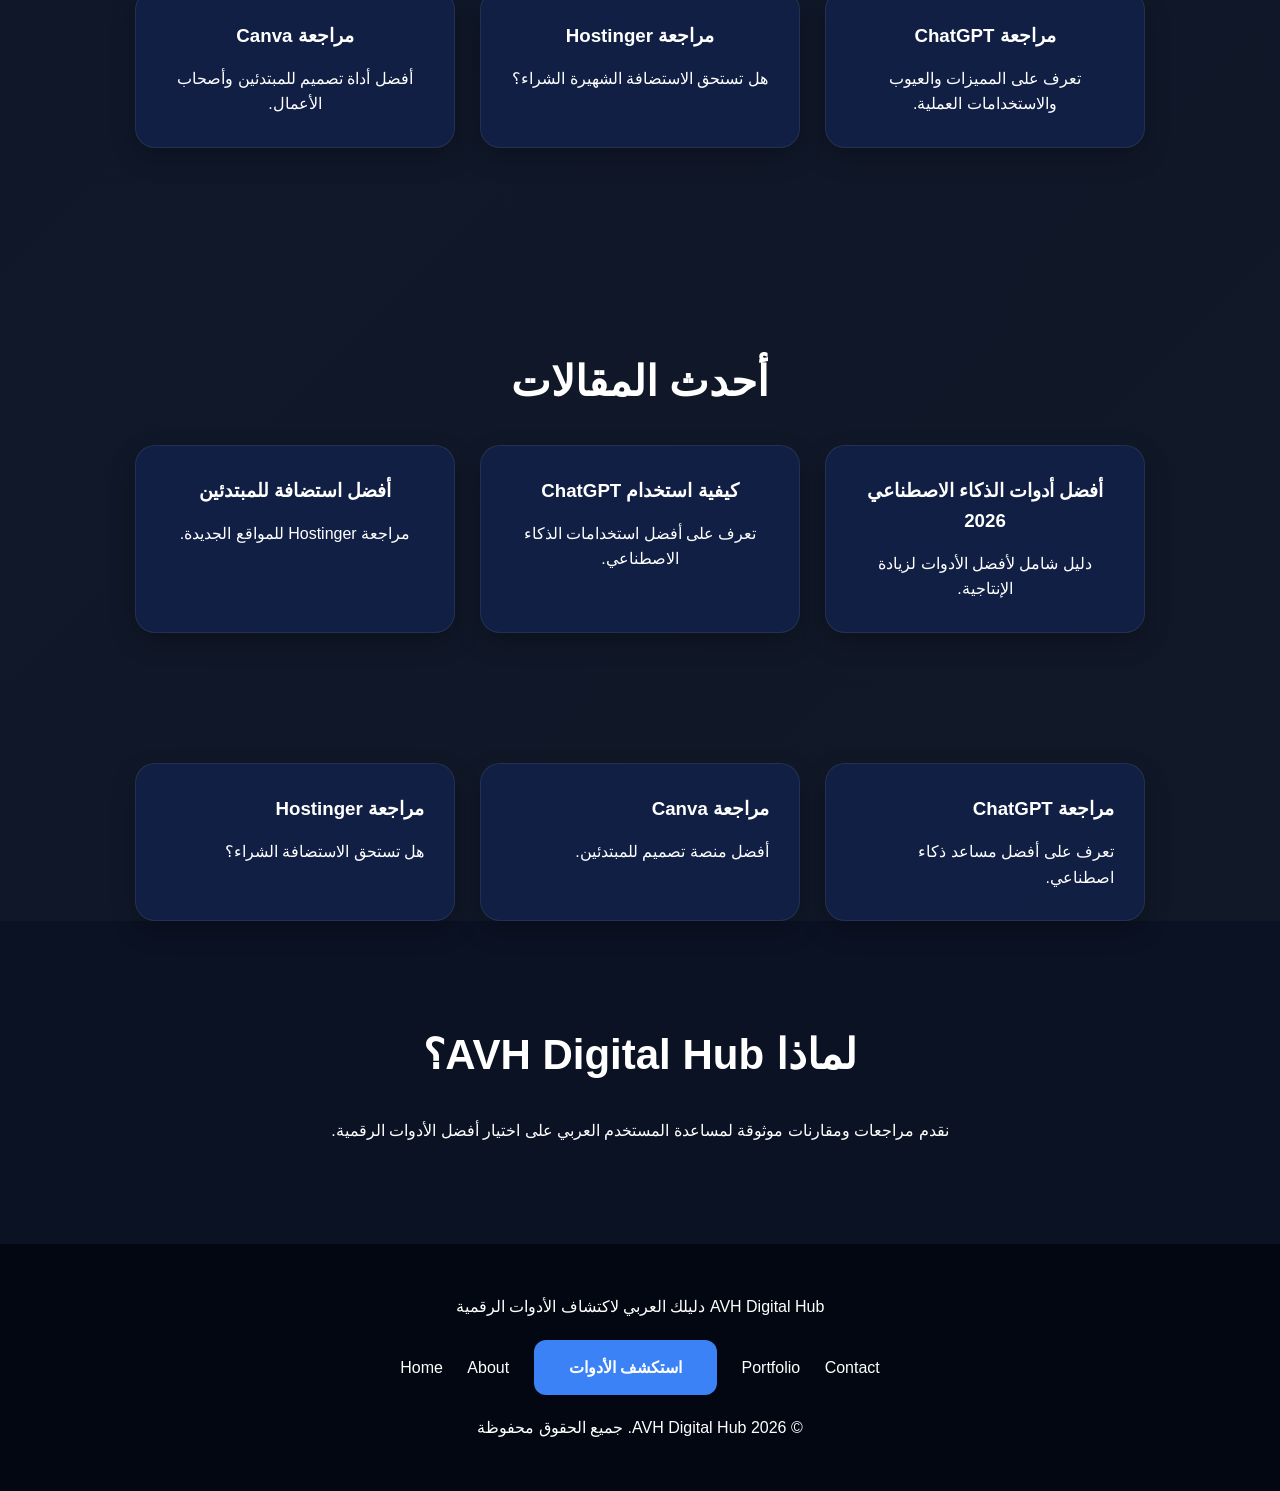
==== commit 31e95d73: "Update index.html" ====
--- a/index.html
+++ b/index.html
@@ -25,18 +25,16 @@
 <header class="hero">
 
 <h1>اكتشف أفضل الأدوات الرقمية للأعمال</h1>
-  <p>
+
+<p>
 دليلك العربي لاكتشاف أفضل أدوات الذكاء الاصطناعي والاستضافة والتجارة الإلكترونية.
 </p>
 
-
-
-<a href="services.html" class="btn">
+<a href="tools.html" class="btn">
 استكشف الأدوات
 </a>
 
 </header>
-
 
 <section class="stats">
 
@@ -59,48 +57,74 @@
 
 <section class="section">
 
-
 <h2>الأدوات الرقمية</h2>
 
 <div class="cards">
 
-<div class="card">
+<a href="ai-tools-2026.html" class="card">
 <h3>أدوات الذكاء الاصطناعي</h3>
 <p>اكتشف أفضل أدوات الذكاء الاصطناعي للإنتاجية والأعمال.</p>
+</a>
+
+<a href="hostinger-review.html" class="card">
+<h3>الاستضافة والمواقع</h3>
+<p>مراجعات ومقارنات لأفضل خدمات الاستضافة.</p>
+</a>
+
+<a href="shopify-vs-woocommerce.html" class="card">
+<h3>التجارة الإلكترونية</h3>
+<p>أدوات تساعدك على إنشاء وإدارة المتاجر الإلكترونية.</p>
+</a>
+
 </div>
 
-<div class="card">
-<h3>الاستضافة والمواقع</h3>
-<p>مراجعات ومقارنات لأفضل خدمات الاستضافة.</p>
-</div>
+</section>
 
-<div class="card">
-<h3>التجارة الإلكترونية</h3>
-<p>أدوات تساعدك على إنشاء وإدارة المتاجر الإلكترونية.</p>
-</div>
 <section class="section">
 
 <h2>أحدث المراجعات</h2>
+
+<div class="cards">
+
+<a href="chatgpt-review.html" class="card">
+<h3>مراجعة ChatGPT</h3>
+<p>تعرف على المميزات والعيوب والاستخدامات العملية.</p>
+</a>
+
+<a href="hostinger-review.html" class="card">
+<h3>مراجعة Hostinger</h3>
+<p>هل تستحق الاستضافة الشهيرة الشراء؟</p>
+</a>
+
+<a href="canva-review.html" class="card">
+<h3>مراجعة Canva</h3>
+<p>أفضل أداة تصميم للمبتدئين وأصحاب الأعمال.</p>
+</a>
+
+</div>
+
+</section>
+
 <section class="section">
 
 <h2>أحدث المقالات</h2>
 
 <div class="cards">
 
-<div class="card">
+<a href="ai-tools-2026.html" class="card">
 <h3>أفضل أدوات الذكاء الاصطناعي 2026</h3>
 <p>دليل شامل لأفضل الأدوات لزيادة الإنتاجية.</p>
-</div>
+</a>
 
-<div class="card">
-<h3>كيفية إنشاء موقع مجاني</h3>
-<p>شرح خطوة بخطوة للمبتدئين.</p>
-</div>
+<a href="chatgpt-review.html" class="card">
+<h3>كيفية استخدام ChatGPT</h3>
+<p>تعرف على أفضل استخدامات الذكاء الاصطناعي.</p>
+</a>
 
-<div class="card">
-<h3>أفضل استضافة عربية</h3>
-<p>مقارنة بين أشهر شركات الاستضافة.</p>
-</div>
+<a href="hostinger-review.html" class="card">
+<h3>أفضل استضافة للمبتدئين</h3>
+<p>مراجعة Hostinger للمواقع الجديدة.</p>
+</a>
 
 </div>
 
--- a/assets/css/style.css
+++ b/assets/css/style.css
@@ -239,6 +239,24 @@
 color:white;
 font-weight:bold;
 }
-
-}
-
+    .card{
+text-decoration:none;
+color:white;
+display:block;
+}
+
+.card:hover{
+color:white;
+}
+
+}
+a.card{
+display:block;
+text-decoration:none;
+color:inherit;
+}
+
+a.card:hover{
+transform:translateY(-5px);
+}
+
